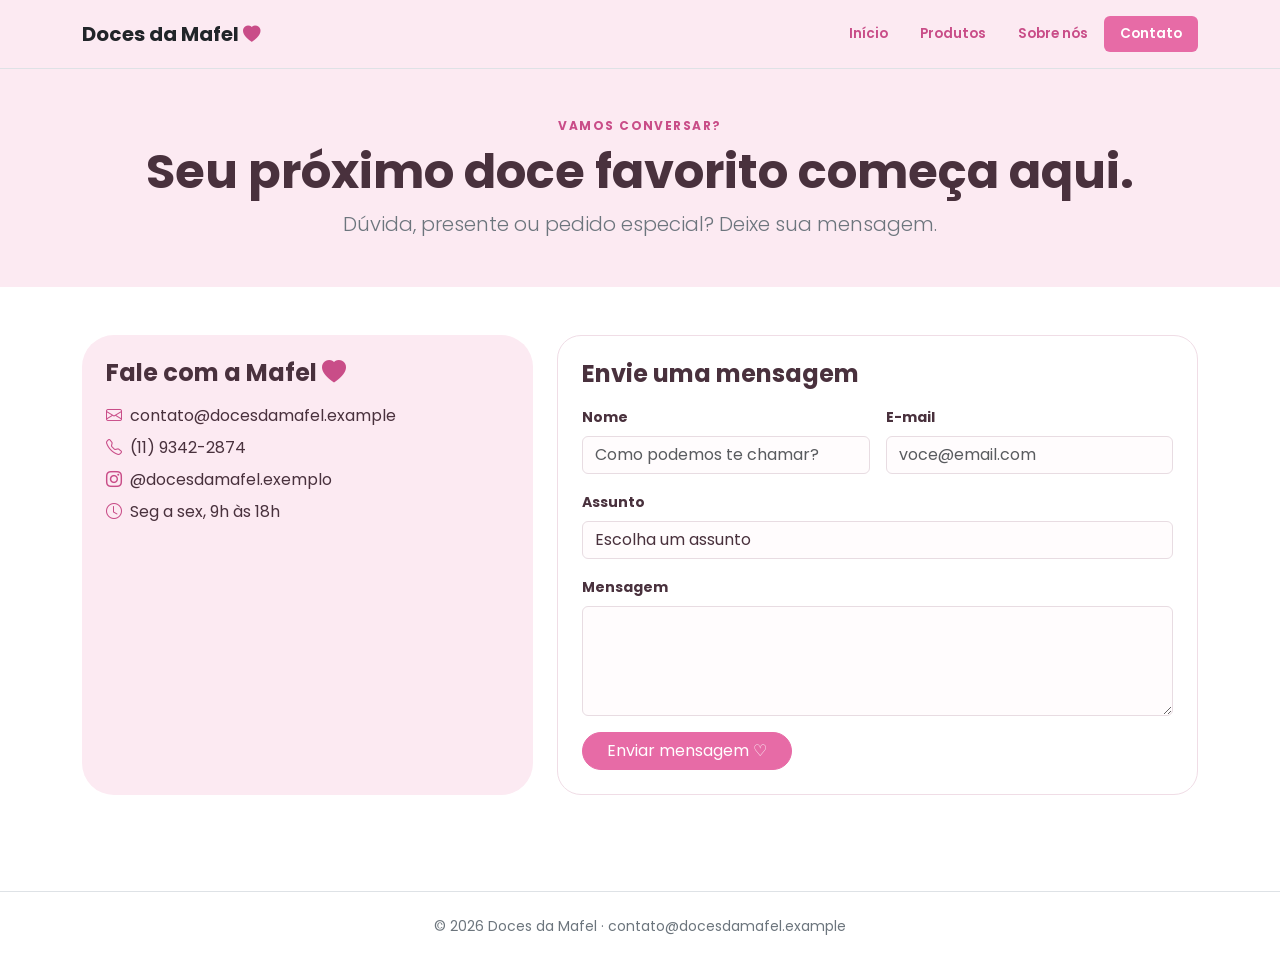
==== contato.html @ 2935c666 "descreva aqui o que você mudou" ====
<!doctype html>
<html lang="pt-BR">

<head>
    <meta charset="utf-8">
    <meta name="viewport" content="width=device-width, initial-scale=1">
    <title>Contato | Doces da Mafel ♡</title>
    <link href="https://fonts.googleapis.com/css2?family=Poppins:wght@400;500;600;700&display=swap" rel="stylesheet">
    <link href="https://cdn.jsdelivr.net/npm/bootstrap@5.3.3/dist/css/bootstrap.min.css" rel="stylesheet">
    <link href="https://cdn.jsdelivr.net/npm/bootstrap-icons@1.11.3/font/bootstrap-icons.min.css" rel="stylesheet">
    <link href="css/style.css" rel="stylesheet">
</head>

<body>
    <header class="bg-rosa border-bottom">
        <nav class="container d-flex flex-wrap align-items-center justify-content-between gap-2 py-3"
            aria-label="Principal">
            <a class="fs-5 fw-bold text-decoration-none text-body" href="index.html">Doces da Mafel <i
                    class="bi bi-heart-fill text-rosa small"></i></a>
            <ul class="nav nav-pills flex-wrap">
                <li class="nav-item"><a class="nav-link" href="index.html">Início</a></li>
                <li class="nav-item"><a class="nav-link" href="produtos.html">Produtos</a></li>
                <li class="nav-item"><a class="nav-link" href="sobre.html">Sobre nós</a></li>
                <li class="nav-item"><a class="nav-link active" href="contato.html" aria-current=page>Contato</a></li>
            </ul>
        </nav>
    </header>
    <main>
        <section class="bg-rosa py-5">
            <div class="container text-center">
                <p class="eyebrow mb-2">Vamos conversar?</p>
                <h1 class="display-5 fw-bold">Seu próximo doce favorito começa aqui.</h1>
                <p class="lead text-secondary mb-0">Dúvida, presente ou pedido especial? Deixe sua mensagem.</p>
            </div>
        </section>
        <section class="container py-5">
            <div class="row g-4">
                <div class="col-lg-5">
                    <aside class="bg-rosa rounded-5 p-4 h-100">
                        <h2 class="h4 fw-bold mb-3">Fale com a Mafel <i class="bi bi-heart-fill text-rosa"></i></h2>
                        <p class="mb-2"><i class="bi bi-envelope text-rosa me-2"></i><span
                                class="visually-hidden">E-mail: </span>contato@docesdamafel.example</p>
                        <p class="mb-2"><i class="bi bi-telephone text-rosa me-2"></i><span
                                class="visually-hidden">Telefone: </span>(11) 9342-2874</p>
                        <p class="mb-2"><i class="bi bi-instagram text-rosa me-2"></i><span
                                class="visually-hidden">Instagram: </span>@docesdamafel.exemplo</p>
                        <p class="mb-2"><i class="bi bi-clock text-rosa me-2"></i><span class="visually-hidden">Horário:
                            </span>Seg a sex, 9h às 18h</p>
                        
                    </aside>
                </div>
                <div class="col-lg-7">
                    <form class="card card-doce p-4" action="contato.html" method="get">
                        <h2 class="h4 fw-bold mb-3">Envie uma mensagem</h2>
                        <div class="row g-3">
                            <div class="col-md-6"><label class="form-label small fw-bold" for="nome">Nome</label><input
                                    class="form-control" id="nome" placeholder="Como podemos te chamar?" required></div>
                            <div class="col-md-6"><label class="form-label small fw-bold"
                                    for="email">E-mail</label><input class="form-control" id="email" type="email"
                                    placeholder="voce@email.com" required></div>
                            <div class="col-12"><label class="form-label small fw-bold"
                                    for="assunto">Assunto</label><select class="form-select" id="assunto" required>
                                    <option value="" selected disabled>Escolha um assunto</option>
                                    <option>Tenho uma dúvida</option>
                                    <option>Quero fazer um pedido</option>
                                    <option>Estou pensando em um presente</option>
                                </select></div>
                            <div class="col-12"><label class="form-label small fw-bold"
                                    for="msg">Mensagem</label><textarea class="form-control" id="msg" rows="4"
                                    required></textarea></div>
                            <div class="col-12"><button class="btn btn-rosa rounded-pill px-4">Enviar mensagem
                                    ♡</button></div>
                        </div>
                    </form>
                </div>
            </div>
        </section>
    </main>
    <footer class="border-top mt-5 py-4 text-center small text-secondary">© 2026 Doces da Mafel 
· contato@docesdamafel.example</footer>
</body>

</html>
---- css/style.css ----
:root{
  --rosa:#E76BA6; --rosa-escuro:#C94D88; --rosa-claro:#FCEAF2; --ameixa:#49313D;
  --bs-body-color:var(--ameixa); --bs-body-bg:#fff;
  --bs-body-font-family:"Poppins",sans-serif;
  --bs-link-color-rgb:201,77,136; --bs-link-hover-color-rgb:73,49,61;
  --bs-heading-color:var(--ameixa);
}
html{scroll-behavior:smooth}
.anchor{scroll-margin-top:1rem}
.bg-rosa{background:var(--rosa-claro)}
.text-rosa{color:var(--rosa-escuro)!important}
.eyebrow{color:var(--rosa-escuro);font-size:.75rem;font-weight:700;letter-spacing:.12em;text-transform:uppercase}
.btn-rosa{--bs-btn-color:#fff;--bs-btn-bg:var(--rosa);--bs-btn-border-color:var(--rosa);
  --bs-btn-hover-color:#fff;--bs-btn-hover-bg:var(--rosa-escuro);--bs-btn-hover-border-color:var(--rosa-escuro);
  --bs-btn-active-bg:var(--rosa-escuro);--bs-btn-active-border-color:var(--rosa-escuro);--bs-btn-active-color:#fff}
.nav-pills{--bs-nav-pills-link-active-bg:var(--rosa);--bs-nav-link-color:var(--rosa-escuro);--bs-nav-link-hover-color:var(--ameixa)}
.nav-pills .nav-link{font-weight:600;font-size:.85rem}
.card-doce{border:1px solid #F0DDE6;border-radius:1.5rem}
.card-img-top{aspect-ratio:4/3;object-fit:cover}
.foto{aspect-ratio:4/3;object-fit:cover;border-radius:1.5rem 1.5rem 1.5rem 6rem}
.form-control,.form-select{background:#FFFCFD;border-color:#E8DCE2}
.form-control:focus,.form-select:focus{border-color:var(--rosa);box-shadow:0 0 0 .2rem rgba(231,107,166,.15)}
:focus-visible{outline:3px solid #D5A45B;outline-offset:3px}
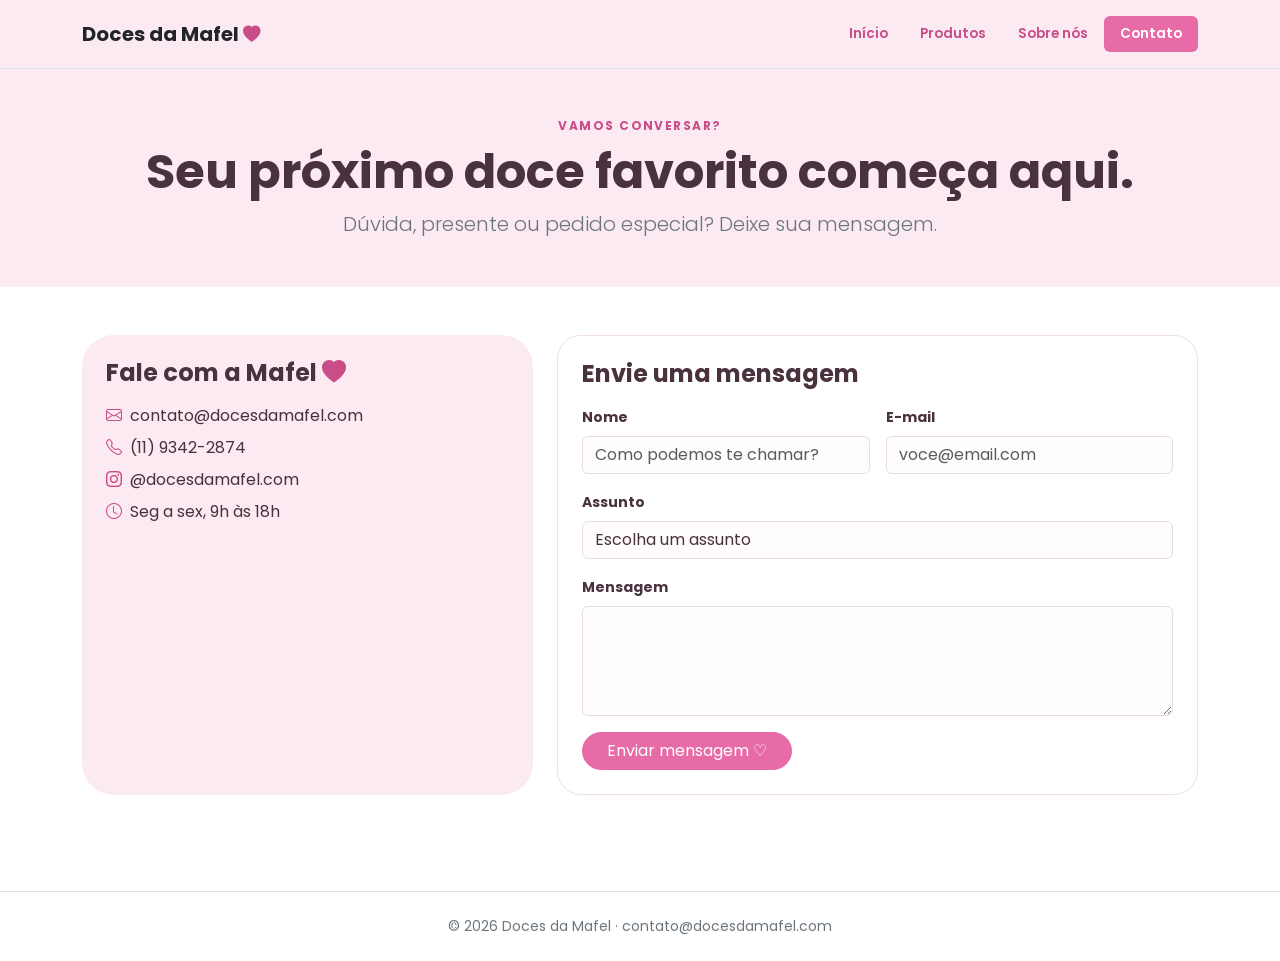
==== commit 90981028: "love" ====
--- a/contato.html
+++ b/contato.html
@@ -39,11 +39,11 @@
                     <aside class="bg-rosa rounded-5 p-4 h-100">
                         <h2 class="h4 fw-bold mb-3">Fale com a Mafel <i class="bi bi-heart-fill text-rosa"></i></h2>
                         <p class="mb-2"><i class="bi bi-envelope text-rosa me-2"></i><span
-                                class="visually-hidden">E-mail: </span>contato@docesdamafel.example</p>
+                                class="visually-hidden">E-mail: </span>contato@docesdamafel.com</p>
                         <p class="mb-2"><i class="bi bi-telephone text-rosa me-2"></i><span
                                 class="visually-hidden">Telefone: </span>(11) 9342-2874</p>
                         <p class="mb-2"><i class="bi bi-instagram text-rosa me-2"></i><span
-                                class="visually-hidden">Instagram: </span>@docesdamafel.exemplo</p>
+                                class="visually-hidden">Instagram: </span>@docesdamafel.com</p>
                         <p class="mb-2"><i class="bi bi-clock text-rosa me-2"></i><span class="visually-hidden">Horário:
                             </span>Seg a sex, 9h às 18h</p>
                         
@@ -77,7 +77,7 @@
         </section>
     </main>
     <footer class="border-top mt-5 py-4 text-center small text-secondary">© 2026 Doces da Mafel 
-· contato@docesdamafel.example</footer>
+· contato@docesdamafel.com</footer>
 </body>
 
 </html>
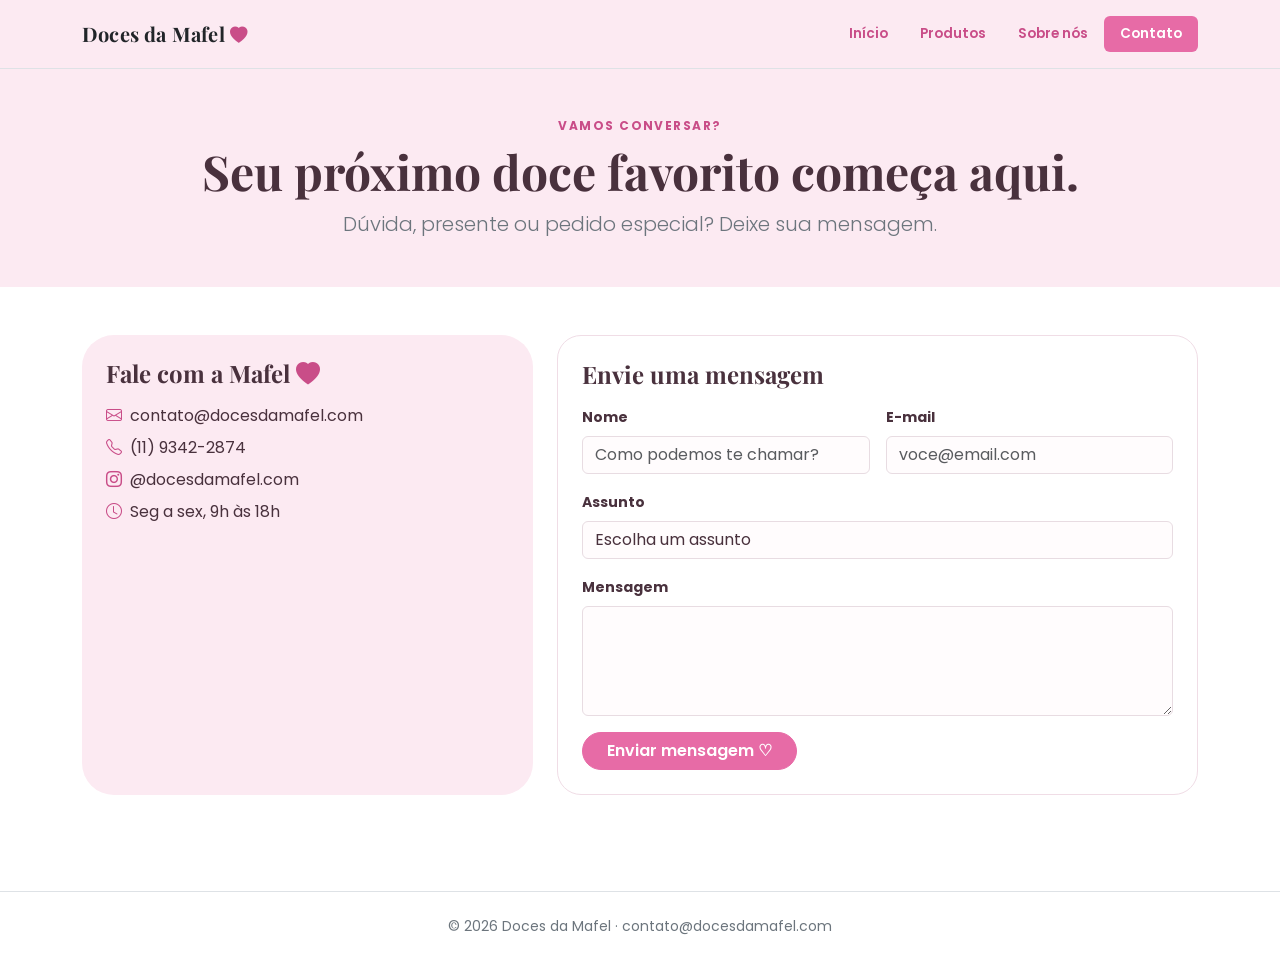
==== commit 0a8d3da6: "mensagem descrevendo a alteração" ====
--- a/contato.html
+++ b/contato.html
@@ -5,9 +5,10 @@
     <meta charset="utf-8">
     <meta name="viewport" content="width=device-width, initial-scale=1">
     <title>Contato | Doces da Mafel ♡</title>
-    <link href="https://fonts.googleapis.com/css2?family=Poppins:wght@400;500;600;700&display=swap" rel="stylesheet">
+   <link href="https://fonts.googleapis.com/css2?family=Playfair+Display:wght@600;700&family=Poppins:wght@400;500;600;700&display=swap" rel="stylesheet">
     <link href="https://cdn.jsdelivr.net/npm/bootstrap@5.3.3/dist/css/bootstrap.min.css" rel="stylesheet">
     <link href="https://cdn.jsdelivr.net/npm/bootstrap-icons@1.11.3/font/bootstrap-icons.min.css" rel="stylesheet">
+     <link rel="icon" type="image/svg+xml" href="img/brand-mark.svg">
     <link href="css/style.css" rel="stylesheet">
 </head>
 
--- a/css/style.css
+++ b/css/style.css
@@ -1,6 +1,6 @@
-
 :root{
   --rosa:#E76BA6; --rosa-escuro:#C94D88; --rosa-claro:#FCEAF2; --ameixa:#49313D;
+  --fonte-destaque:"Playfair Display",Georgia,serif;
   --bs-body-color:var(--ameixa); --bs-body-bg:#fff;
   --bs-body-font-family:"Poppins",sans-serif;
   --bs-link-color-rgb:201,77,136; --bs-link-hover-color-rgb:73,49,61;
@@ -22,3 +22,37 @@
 .form-control,.form-select{background:#FFFCFD;border-color:#E8DCE2}
 .form-control:focus,.form-select:focus{border-color:var(--rosa);box-shadow:0 0 0 .2rem rgba(231,107,166,.15)}
 :focus-visible{outline:3px solid #D5A45B;outline-offset:3px}
+
+
+
+/* Nome da marca no menu */
+header nav > a{
+  font-family:var(--fonte-destaque);
+  font-weight:700;
+  letter-spacing:.01em;
+}
+
+
+h1,h2,
+.display-4,.display-5,.display-6{
+  font-family:var(--fonte-destaque);
+  font-weight:700;
+  line-height:1.2;
+}
+
+
+.rounded-5 > p.h2{
+  font-family:var(--fonte-destaque);
+  font-style:italic;
+  font-weight:600;
+}
+
+
+.card-doce .border-top > span.fw-bold{
+  font-family:var(--fonte-destaque);
+  font-size:1.1rem;
+  font-weight:700;
+}
+
+
+.btn,.card-doce a.fw-bold{font-weight:600}
